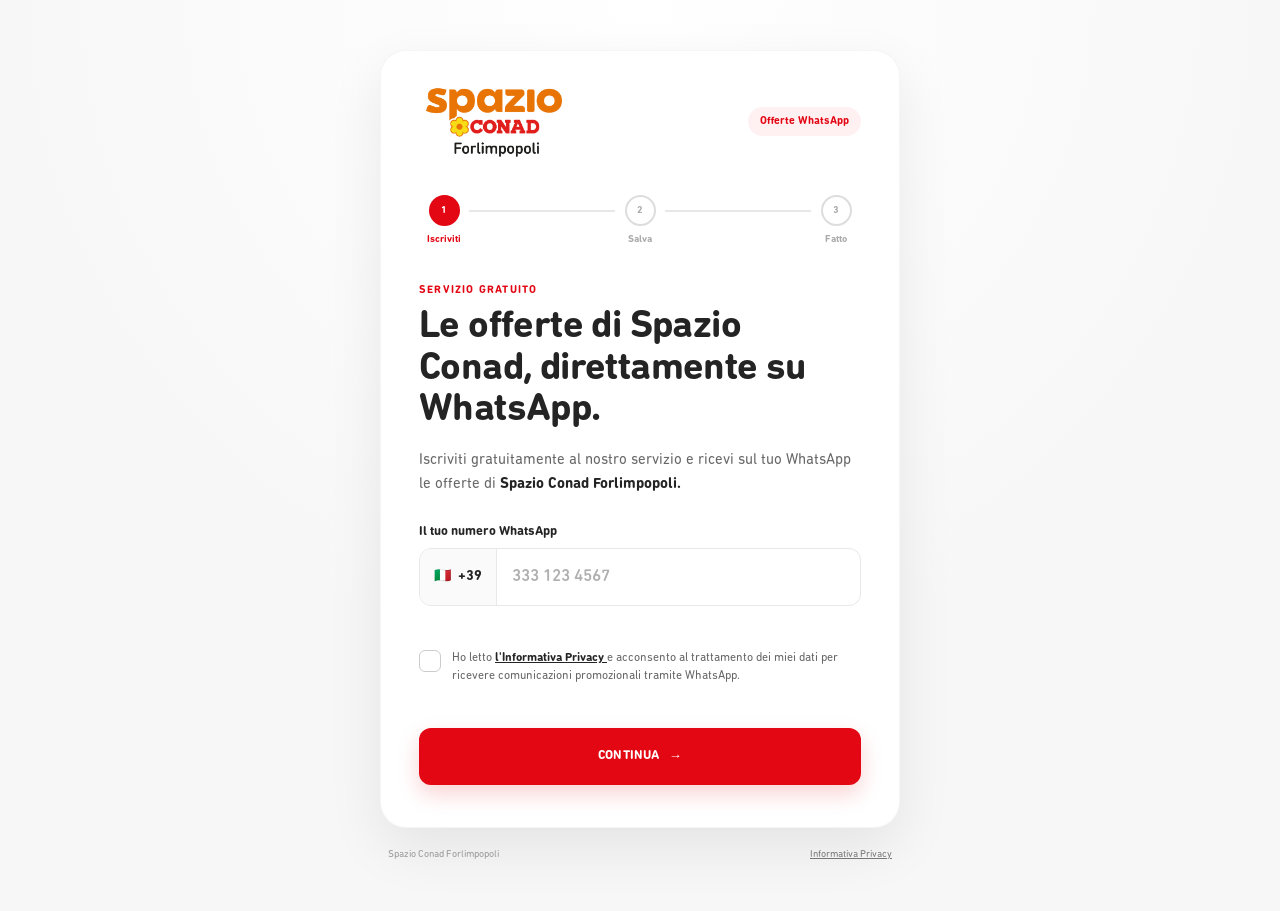
==== iscriviti/index.html @ ff0c0245 "Add files via upload" ====
<!DOCTYPE html>
<html lang="it">

<head>

  <meta charset="UTF-8">

  <meta
    name="viewport"
    content="width=device-width, initial-scale=1.0, viewport-fit=cover"
  >

  <meta
    name="description"
    content="Iscriviti al servizio WhatsApp di Spazio Conad Forlimpopoli e ricevi le offerte direttamente sul tuo smartphone."
  >

  <meta name="theme-color" content="#ffffff">

  <title>
    Offerte WhatsApp | Spazio Conad Forlimpopoli
  </title>

  <link
    rel="stylesheet"
    href="style.css"
  >

</head>


<body>

  <main class="page">

    <section
      class="signup-card"
      aria-labelledby="page-title"
    >


      <!-- ========================================
           HEADER
           ======================================== -->

      <header class="brand-header">

        <img
          class="brand-logo"
          src="assets/logo-spazio-conad-forlimpopoli.png"
          alt="Spazio Conad Forlimpopoli"
        >

        <div class="service-label">
          Offerte WhatsApp
        </div>

      </header>



      <!-- ========================================
           INDICATORE DEGLI STEP
           ======================================== -->

      <div
        class="progress"
        aria-label="Avanzamento iscrizione"
      >

        <div
          class="progress-item active"
          data-progress="1"
        >

          <div class="progress-circle">
            1
          </div>

          <span>
            Iscriviti
          </span>

        </div>


        <div class="progress-line"></div>


        <div
          class="progress-item"
          data-progress="2"
        >

          <div class="progress-circle">
            2
          </div>

          <span>
            Salva
          </span>

        </div>


        <div class="progress-line"></div>


        <div
          class="progress-item"
          data-progress="3"
        >

          <div class="progress-circle">
            3
          </div>

          <span>
            Fatto
          </span>

        </div>

      </div>



      <!-- ========================================
           STEP 1
           ======================================== -->

      <section
        class="step active"
        id="step-1"
      >

        <div class="step-content">

          <p class="eyebrow">
            SERVIZIO GRATUITO
          </p>


          <h1 id="page-title">
            Le offerte di Spazio Conad,
            direttamente su WhatsApp.
          </h1>


          <p class="description">
            Iscriviti gratuitamente al nostro servizio
            e ricevi sul tuo WhatsApp le offerte di
            <strong>Spazio Conad Forlimpopoli.</strong>
          </p>



          <form
            id="signup-form"
            novalidate
          >


            <!-- TELEFONO -->

            <div class="field-group">

              <label for="phone">
                Il tuo numero WhatsApp
              </label>


              <div class="phone-field">

                <div class="prefix">

                  <span aria-hidden="true">
                    🇮🇹
                  </span>

                  <span>
                    +39
                  </span>

                </div>


                <input
                  type="tel"
                  id="phone"
                  name="phone"
                  inputmode="numeric"
                  autocomplete="tel"
                  placeholder="333 123 4567"
                  maxlength="16"
                  aria-describedby="phone-error"
                  required
                >

              </div>


              <p
                class="field-error"
                id="phone-error"
                role="alert"
              ></p>

            </div>



            <!-- PRIVACY -->

            <label class="consent-box">

              <input
                type="checkbox"
                id="privacy-consent"
                required
              >

              <span
                class="custom-checkbox"
                aria-hidden="true"
              ></span>


              <span class="consent-text">

                Ho letto

                <a
                  href="https://falla03.github.io/-whatsapp-offerte-privacy/"
                  target="_blank"
                  rel="noopener noreferrer"
                >
                  l'Informativa Privacy
                </a>

                e acconsento al trattamento dei miei dati
                per ricevere comunicazioni promozionali
                tramite WhatsApp.

              </span>

            </label>


            <p
              class="field-error"
              id="consent-error"
              role="alert"
            ></p>



            <!-- CONTINUA -->

            <button
              class="primary-button"
              type="submit"
            >

              <span>
                CONTINUA
              </span>

              <span aria-hidden="true">
                →
              </span>

            </button>

          </form>

        </div>

      </section>



      <!-- ========================================
           STEP 2
           ======================================== -->

      <section
        class="step"
        id="step-2"
      >

        <div class="step-content centered">


          <div
            class="icon-circle"
            aria-hidden="true"
          >
            📲
          </div>


          <p class="eyebrow">
            ULTIMO PASSAGGIO
          </p>


          <h2>
            Salva il nostro numero
          </h2>


          <p class="description">

            Per ricevere correttamente le nostre offerte
            tramite WhatsApp è necessario avere

            <strong>
              Spazio Conad Forlimpopoli
            </strong>

            salvato nella tua rubrica.

          </p>



          <!-- VCF -->

          <a
            class="primary-button contact-button"
            id="save-contact-button"
            href="https://falla03.github.io/-whatsapp-offerte-privacy/spazio-conad-forlimpopoli.vcf"
          >

            <span
              class="button-plus"
              aria-hidden="true"
            >
              +
            </span>

            <span>
              SALVA SPAZIO CONAD
            </span>

          </a>



          <div class="save-explanation">

            <span aria-hidden="true">
              💡
            </span>

            <p>
              Quando si apre la scheda contatto,
              aggiungila alla tua rubrica e poi torna qui.
            </p>

          </div>



          <div class="saved-confirmation">

            <p>
              Hai salvato il contatto?
            </p>


            <button
              class="secondary-button"
              id="confirm-contact-button"
              type="button"
            >
              SÌ, HO SALVATO IL NUMERO ✓
            </button>

          </div>



          <div
            class="submit-error"
            id="submit-error"
            role="alert"
            aria-live="polite"
          ></div>

        </div>

      </section>



      <!-- ========================================
           STEP 3
           ======================================== -->

      <section
        class="step"
        id="step-3"
      >

        <div class="step-content centered success-content">


          <div
            class="success-icon"
            aria-hidden="true"
          >
            ✓
          </div>


          <p class="eyebrow">
            ISCRIZIONE COMPLETATA
          </p>


          <h2>
            Perfetto, sei dei nostri!
          </h2>


          <p class="description">

            Da questo momento potrai ricevere
            direttamente su WhatsApp le offerte di

            <strong>
              Spazio Conad Forlimpopoli.
            </strong>

          </p>



          <div class="success-message">

            <span
              class="success-heart"
              aria-hidden="true"
            >
              ❤️
            </span>

            <p>
              Grazie per esserti iscritto.
              Ci vediamo su WhatsApp!
            </p>

          </div>



          <!-- DISISCRIZIONE -->

          <div class="unsubscribe-info">

            <p>
              Puoi disiscriverti dal servizio
              in qualsiasi momento.
            </p>

            <p>
              Ti basterà scrivere
              <strong>CANCELLAMI</strong>
              su WhatsApp al numero di
              <strong>Spazio Conad Forlimpopoli.</strong>
            </p>

          </div>

        </div>

      </section>


    </section>



    <!-- ========================================
         FOOTER
         ======================================== -->

    <footer>

      <p>
        Spazio Conad Forlimpopoli
      </p>


      <a
        href="https://falla03.github.io/-whatsapp-offerte-privacy/"
        target="_blank"
        rel="noopener noreferrer"
      >
        Informativa Privacy
      </a>

    </footer>

  </main>


  <script src="script.js"></script>

</body>

</html>
---- iscriviti/style.css ----
/* =========================================================
   FONT UFFICIALI
   ========================================================= */

   @font-face {
    font-family: "DIN Next Rounded";
    src: url("assets/fonts/DINNextRoundedLTPro-Regular.otf")
         format("opentype");
    font-weight: 400;
    font-style: normal;
    font-display: swap;
  }
  
  
  @font-face {
    font-family: "DIN Next Rounded";
    src: url("assets/fonts/DIN Next Rounded Medium Font.otf")
         format("opentype");
    font-weight: 500;
    font-style: normal;
    font-display: swap;
  }
  
  
  @font-face {
    font-family: "DIN Next Rounded";
    src: url("assets/fonts/DIN Next Rounded Bold Font.otf")
         format("opentype");
    font-weight: 700;
    font-style: normal;
    font-display: swap;
  }
  
  
  
  /* =========================================================
     VARIABILI
     ========================================================= */
  
  :root {
  
    --red: #e30613;
    --red-dark: #c9000b;
    --red-soft: #fff1f2;
  
    --orange: #ef7900;
  
    --text: #242424;
    --text-soft: #686868;
    --text-light: #999999;
  
    --border: #e8e8e8;
  
    --background: #f7f7f7;
    --white: #ffffff;
  
    --success: #21864a;
    --success-soft: #eaf7ef;
  
    --radius-large: 26px;
    --radius: 16px;
    --radius-small: 12px;
  
    --shadow:
      0 20px 55px rgba(0, 0, 0, 0.08);
  
  }
  
  
  
  /* =========================================================
     RESET
     ========================================================= */
  
  * {
    box-sizing: border-box;
  }
  
  
  html {
    -webkit-text-size-adjust: 100%;
  }
  
  
  body {
  
    margin: 0;
  
    min-height: 100vh;
  
    font-family:
      "DIN Next Rounded",
      sans-serif;
  
    font-weight: 400;
  
    background:
      radial-gradient(
        circle at top,
        #ffffff 0%,
        var(--background) 60%
      );
  
    color: var(--text);
  
  }
  
  
  button,
  input {
    font-family:
      "DIN Next Rounded",
      sans-serif;
  }
  
  
  button,
  a {
    -webkit-tap-highlight-color: transparent;
  }
  
  
  
  /* =========================================================
     PAGINA
     ========================================================= */
  
  .page {
  
    min-height: 100vh;
  
    display: flex;
    flex-direction: column;
  
    align-items: center;
  
    padding:
      max(22px, env(safe-area-inset-top))
      16px
      max(24px, env(safe-area-inset-bottom));
  
  }
  
  
  
  /* =========================================================
     CARD
     ========================================================= */
  
  .signup-card {
  
    width: 100%;
    max-width: 520px;
  
    overflow: hidden;
  
    background: var(--white);
  
    border:
      1px solid
      rgba(0, 0, 0, 0.04);
  
    border-radius: var(--radius-large);
  
    box-shadow: var(--shadow);
  
  }
  
  
  
  /* =========================================================
     HEADER
     ========================================================= */
  
  .brand-header {
  
    padding:
      28px
      28px
      18px;
  
    display: flex;
  
    justify-content: space-between;
    align-items: center;
  
    gap: 24px;
  
  }
  
  
  .brand-logo {
  
    display: block;
  
    width: 150px;
    max-width: 48%;
  
    height: auto;
  
    object-fit: contain;
  
  }
  
  
  .service-label {
  
    flex-shrink: 0;
  
    padding:
      8px
      12px;
  
    border-radius: 100px;
  
    background: var(--red-soft);
  
    color: var(--red);
  
    font-size: 11px;
    font-weight: 700;
  
    white-space: nowrap;
  
  }
  
  
  
  /* =========================================================
     PROGRESS
     ========================================================= */
  
  .progress {
  
    padding:
      14px
      38px
      30px;
  
    display: flex;
  
    align-items: flex-start;
  
  }
  
  
  .progress-item {
  
    min-width: 50px;
  
    display: flex;
    flex-direction: column;
  
    align-items: center;
  
    gap: 7px;
  
    color: #aaa;
  
    font-size: 10px;
    font-weight: 700;
  
    transition:
      color 0.3s ease;
  
  }
  
  
  .progress-circle {
  
    width: 31px;
    height: 31px;
  
    display: flex;
  
    align-items: center;
    justify-content: center;
  
    border:
      2px solid
      #dddddd;
  
    border-radius: 50%;
  
    background: white;
  
    transition:
      background 0.3s ease,
      border-color 0.3s ease,
      color 0.3s ease;
  
  }
  
  
  .progress-item.active,
  .progress-item.completed {
    color: var(--red);
  }
  
  
  .progress-item.active
  .progress-circle,
  
  .progress-item.completed
  .progress-circle {
  
    border-color: var(--red);
  
    background: var(--red);
  
    color: white;
  
  }
  
  
  .progress-line {
  
    height: 2px;
  
    flex: 1;
  
    margin-top: 15px;
  
    background: #e7e7e7;
  
  }
  
  
  
  /* =========================================================
     STEP
     ========================================================= */
  
  .step {
  
    display: none;
  
    padding:
      8px
      28px
      38px;
  
  }
  
  
  .step.active {
  
    display: block;
  
    animation:
      stepIn 0.35s ease;
  
  }
  
  
  @keyframes stepIn {
  
    from {
  
      opacity: 0;
  
      transform:
        translateY(8px);
  
    }
  
    to {
  
      opacity: 1;
  
      transform:
        translateY(0);
  
    }
  
  }
  
  
  .step-content {
    width: 100%;
  }
  
  
  .centered {
    text-align: center;
  }
  
  
  
  /* =========================================================
     TESTI
     ========================================================= */
  
  .eyebrow {
  
    margin:
      0
      0
      10px;
  
    color: var(--red);
  
    font-size: 11px;
    font-weight: 700;
  
    letter-spacing: 1.2px;
  
  }
  
  
  h1,
  h2 {
  
    margin: 0;
  
    color: var(--text);
  
    font-weight: 700;
  
    letter-spacing: -0.6px;
  
  }
  
  
  h1 {
  
    font-size:
      clamp(
        30px,
        8vw,
        39px
      );
  
    line-height: 1.06;
  
  }
  
  
  h2 {
  
    font-size: 32px;
  
    line-height: 1.08;
  
  }
  
  
  .description {
  
    margin:
      18px
      0
      28px;
  
    color: var(--text-soft);
  
    font-size: 15px;
  
    line-height: 1.55;
  
  }
  
  
  .description strong {
    color: var(--text);
    font-weight: 700;
  }
  
  
  
  /* =========================================================
     FORM
     ========================================================= */
  
  .field-group {
    margin-bottom: 20px;
  }
  
  
  .field-group > label {
  
    display: block;
  
    margin-bottom: 8px;
  
    font-size: 13px;
    font-weight: 700;
  
  }
  
  
  .phone-field {
  
    height: 58px;
  
    display: flex;
  
    overflow: hidden;
  
    border:
      1.5px solid
      var(--border);
  
    border-radius:
      var(--radius-small);
  
    background: white;
  
    transition:
      border-color 0.2s ease,
      box-shadow 0.2s ease;
  
  }
  
  
  .phone-field:focus-within {
  
    border-color: var(--red);
  
    box-shadow:
      0 0 0 4px
      rgba(227, 6, 19, 0.07);
  
  }
  
  
  .prefix {
  
    padding:
      0
      14px;
  
    display: flex;
  
    align-items: center;
  
    gap: 7px;
  
    border-right:
      1px solid
      var(--border);
  
    background: #fafafa;
  
    font-size: 14px;
    font-weight: 700;
  
  }
  
  
  .phone-field input {
  
    width: 100%;
    min-width: 0;
  
    padding:
      0
      15px;
  
    border: 0;
    outline: 0;
  
    background: transparent;
  
    color: var(--text);
  
    font-size: 17px;
    font-weight: 500;
  
  }
  
  
  .phone-field input::placeholder {
    color: #b0b0b0;
  }
  
  
  
  /* =========================================================
     PRIVACY
     ========================================================= */
  
  .consent-box {
  
    position: relative;
  
    display: flex;
  
    align-items: flex-start;
  
    gap: 11px;
  
    cursor: pointer;
  
  }
  
  
  .consent-box input {
  
    position: absolute;
  
    opacity: 0;
  
    pointer-events: none;
  
  }
  
  
  .custom-checkbox {
  
    width: 22px;
    height: 22px;
  
    flex:
      0
      0
      22px;
  
    margin-top: 1px;
  
    border:
      1.5px solid
      #cccccc;
  
    border-radius: 6px;
  
    background: white;
  
    transition:
      0.2s ease;
  
  }
  
  
  .consent-box
  input:checked
  +
  .custom-checkbox {
  
    border-color: var(--red);
  
    background: var(--red);
  
  }
  
  
  .consent-box
  input:checked
  +
  .custom-checkbox::after {
  
    content: "✓";
  
    height: 100%;
  
    display: flex;
  
    align-items: center;
    justify-content: center;
  
    color: white;
  
    font-size: 14px;
    font-weight: 700;
  
  }
  
  
  .consent-text {
  
    color: #666;
  
    font-size: 12px;
  
    line-height: 1.5;
  
  }
  
  
  .consent-text a {
  
    color: var(--text);
  
    font-weight: 700;
  
  }
  
  
  
  /* =========================================================
     ERRORI
     ========================================================= */
  
  .field-error {
  
    min-height: 17px;
  
    margin:
      6px
      0
      0;
  
    color: var(--red);
  
    font-size: 11px;
    font-weight: 500;
  
  }
  
  
  
  /* =========================================================
     PULSANTI
     ========================================================= */
  
  .primary-button,
  .secondary-button {
  
    width: 100%;
    min-height: 57px;
  
    border: 0;
  
    border-radius:
      var(--radius-small);
  
    display: flex;
  
    align-items: center;
    justify-content: center;
  
    gap: 9px;
  
    text-decoration: none;
  
    cursor: pointer;
  
    font-size: 13px;
    font-weight: 700;
  
    letter-spacing: 0.2px;
  
    transition:
      transform 0.15s ease,
      background 0.15s ease,
      box-shadow 0.15s ease,
      opacity 0.15s ease;
  
  }
  
  
  .primary-button {
  
    margin-top: 20px;
  
    background: var(--red);
  
    color: white;
  
    box-shadow:
      0 9px 22px
      rgba(227, 6, 19, 0.18);
  
  }
  
  
  .primary-button:hover {
  
    background:
      var(--red-dark);
  
    box-shadow:
      0 11px 26px
      rgba(227, 6, 19, 0.23);
  
  }
  
  
  .primary-button:active,
  .secondary-button:active {
  
    transform:
      scale(0.985);
  
  }
  
  
  .primary-button:disabled,
  .secondary-button:disabled {
  
    opacity: 0.55;
  
    cursor: not-allowed;
  
  }
  
  
  .secondary-button {
  
    border:
      1.5px solid
      var(--red);
  
    background: white;
  
    color: var(--red);
  
  }
  
  
  .secondary-button:hover {
  
    background:
      var(--red-soft);
  
  }
  
  
  .button-plus {
  
    font-size: 22px;
  
    line-height: 1;
  
  }
  
  
  .contact-button {
    margin-top: 4px;
  }
  
  
  
  /* =========================================================
     STEP 2
     ========================================================= */
  
  .icon-circle {
  
    width: 72px;
    height: 72px;
  
    margin:
      4px
      auto
      22px;
  
    display: flex;
  
    align-items: center;
    justify-content: center;
  
    border-radius: 50%;
  
    background:
      var(--red-soft);
  
    font-size: 31px;
  
  }
  
  
  .save-explanation {
  
    margin-top: 14px;
  
    padding:
      12px
      14px;
  
    display: flex;
  
    align-items: center;
  
    gap: 9px;
  
    border-radius:
      var(--radius-small);
  
    background: #fafafa;
  
    color:
      var(--text-soft);
  
    text-align: left;
  
  }
  
  
  .save-explanation p {
  
    margin: 0;
  
    font-size: 11px;
  
    line-height: 1.45;
  
  }
  
  
  .saved-confirmation {
  
    margin-top: 28px;
  
    padding-top: 24px;
  
    border-top:
      1px solid
      var(--border);
  
  }
  
  
  .saved-confirmation p {
  
    margin:
      0
      0
      12px;
  
    color:
      var(--text-soft);
  
    font-size: 12px;
  
  }
  
  
  
  /* =========================================================
     ERRORI SUPABASE
     ========================================================= */
  
  .submit-error {
  
    display: none;
  
    margin-top: 16px;
  
    padding:
      13px
      14px;
  
    border-radius:
      var(--radius-small);
  
    background: #fff0f0;
  
    color: #a51419;
  
    font-size: 12px;
  
    line-height: 1.45;
  
  }
  
  
  .submit-error.visible {
    display: block;
  }
  
  
  
  /* =========================================================
     SUCCESSO
     ========================================================= */
  
  .success-content {
    padding-top: 10px;
  }
  
  
  .success-icon {
  
    width: 80px;
    height: 80px;
  
    margin:
      0
      auto
      22px;
  
    display: flex;
  
    align-items: center;
    justify-content: center;
  
    border-radius: 50%;
  
    background:
      var(--success-soft);
  
    color:
      var(--success);
  
    font-size: 36px;
    font-weight: 700;
  
    animation:
      successPop
      0.45s
      ease;
  
  }
  
  
  @keyframes successPop {
  
    0% {
  
      transform:
        scale(0.7);
  
      opacity: 0;
  
    }
  
    100% {
  
      transform:
        scale(1);
  
      opacity: 1;
  
    }
  
  }
  
  
  .success-message {
  
    margin-top: 28px;
  
    padding: 18px;
  
    display: flex;
  
    align-items: center;
  
    gap: 12px;
  
    border-radius:
      var(--radius-small);
  
    background: #fafafa;
  
    text-align: left;
  
  }
  
  
  .success-heart {
    font-size: 23px;
  }
  
  
  .success-message p {
  
    margin: 0;
  
    color:
      var(--text-soft);
  
    font-size: 13px;
  
    line-height: 1.45;
  
  }
  
  
  
  /* =========================================================
     DISISCRIZIONE
     ========================================================= */
  
  .unsubscribe-info {
  
    margin-top: 22px;
  
    padding-top: 20px;
  
    border-top:
      1px solid
      var(--border);
  
    color:
      var(--text-soft);
  
    font-size: 11px;
  
    line-height: 1.55;
  
  }
  
  
  .unsubscribe-info p {
    margin: 0;
  }
  
  
  .unsubscribe-info p + p {
    margin-top: 5px;
  }
  
  
  .unsubscribe-info strong {
  
    color:
      var(--text);
  
    font-weight: 700;
  
  }
  
  
  
  /* =========================================================
     FOOTER
     ========================================================= */
  
  footer {
  
    width: 100%;
    max-width: 520px;
  
    padding:
      20px
      8px
      0;
  
    display: flex;
  
    justify-content: space-between;
  
    gap: 20px;
  
    color:
      var(--text-light);
  
    font-size: 10px;
  
  }
  
  
  footer p {
    margin: 0;
  }
  
  
  footer a {
  
    color: #777;
  
    text-decoration: underline;
  
  }
  
  
  
  /* =========================================================
     DESKTOP
     ========================================================= */
  
  @media (min-width: 700px) {
  
    .page {
  
      justify-content: center;
  
      padding-top: 50px;
      padding-bottom: 50px;
  
    }
  
  
    .brand-header {
  
      padding-left: 38px;
      padding-right: 38px;
  
    }
  
  
    .step {
  
      padding-left: 38px;
      padding-right: 38px;
      padding-bottom: 42px;
  
    }
  
  }
  
  
  
  /* =========================================================
     TELEFONI PICCOLI
     ========================================================= */
  
  @media (max-width: 370px) {
  
    .brand-header {
  
      padding-left: 20px;
      padding-right: 20px;
  
    }
  
  
    .brand-logo {
      width: 135px;
    }
  
  
    .service-label {
  
      padding:
        7px
        9px;
  
      font-size: 9px;
  
    }
  
  
    .step {
  
      padding-left: 20px;
      padding-right: 20px;
  
    }
  
  
    .progress {
  
      padding-left: 24px;
      padding-right: 24px;
  
    }
  
  }
  
  
  
  /* =========================================================
     ACCESSIBILITÀ
     ========================================================= */
  
  @media (prefers-reduced-motion: reduce) {
  
    *,
    *::before,
    *::after {
  
      scroll-behavior: auto !important;
  
      animation-duration:
        0.01ms !important;
  
      animation-iteration-count:
        1 !important;
  
      transition-duration:
        0.01ms !important;
  
    }
  
  }
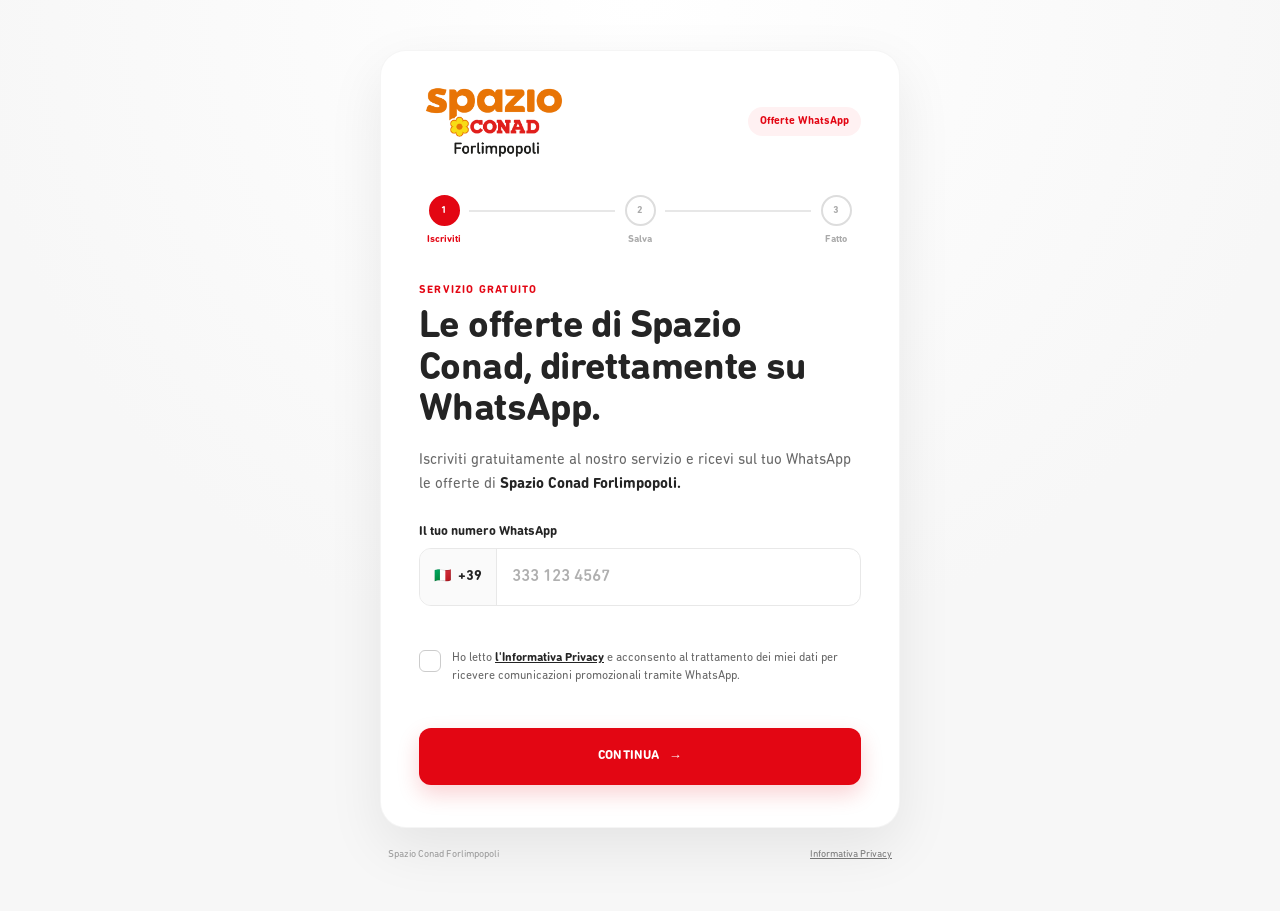
==== commit 7e6c5f2e: "Add files via upload" ====
--- a/iscriviti/index.html
+++ b/iscriviti/index.html
@@ -1,514 +1,114 @@
 <!DOCTYPE html>
 <html lang="it">
-
 <head>
-
   <meta charset="UTF-8">
-
-  <meta
-    name="viewport"
-    content="width=device-width, initial-scale=1.0, viewport-fit=cover"
-  >
-
-  <meta
-    name="description"
-    content="Iscriviti al servizio WhatsApp di Spazio Conad Forlimpopoli e ricevi le offerte direttamente sul tuo smartphone."
-  >
-
+  <meta name="viewport" content="width=device-width, initial-scale=1.0, viewport-fit=cover">
+  <meta name="description" content="Iscriviti al servizio WhatsApp di Spazio Conad Forlimpopoli e ricevi le offerte direttamente sul tuo smartphone.">
   <meta name="theme-color" content="#ffffff">
-
-  <title>
-    Offerte WhatsApp | Spazio Conad Forlimpopoli
-  </title>
-
-  <link
-    rel="stylesheet"
-    href="style.css"
-  >
-
+  <title>Offerte WhatsApp | Spazio Conad Forlimpopoli</title>
+  <link rel="stylesheet" href="style.css">
 </head>
-
-
 <body>
-
   <main class="page">
-
-    <section
-      class="signup-card"
-      aria-labelledby="page-title"
-    >
-
-
-      <!-- ========================================
-           HEADER
-           ======================================== -->
-
+    <section class="signup-card" aria-labelledby="page-title">
       <header class="brand-header">
-
-        <img
-          class="brand-logo"
-          src="assets/logo-spazio-conad-forlimpopoli.png"
-          alt="Spazio Conad Forlimpopoli"
-        >
-
-        <div class="service-label">
-          Offerte WhatsApp
-        </div>
-
+        <img class="brand-logo" src="assets/logo-spazio-conad-forlimpopoli.png" alt="Spazio Conad Forlimpopoli">
+        <div class="service-label">Offerte WhatsApp</div>
       </header>
 
+      <div class="progress" aria-label="Avanzamento iscrizione">
+        <div class="progress-item active" data-progress="1"><div class="progress-circle">1</div><span>Iscriviti</span></div>
+        <div class="progress-line"></div>
+        <div class="progress-item" data-progress="2"><div class="progress-circle">2</div><span>Salva</span></div>
+        <div class="progress-line"></div>
+        <div class="progress-item" data-progress="3"><div class="progress-circle">3</div><span>Fatto</span></div>
+      </div>
 
+      <section class="step active" id="step-1">
+        <div class="step-content">
+          <p class="eyebrow">SERVIZIO GRATUITO</p>
+          <h1 id="page-title">Le offerte di Spazio Conad, direttamente su WhatsApp.</h1>
+          <p class="description">Iscriviti gratuitamente al nostro servizio e ricevi sul tuo WhatsApp le offerte di <strong>Spazio Conad Forlimpopoli.</strong></p>
+          <form id="signup-form" novalidate>
+            <div class="field-group">
+              <label for="phone">Il tuo numero WhatsApp</label>
+              <div class="phone-field">
+                <div class="prefix"><span aria-hidden="true">🇮🇹</span><span>+39</span></div>
+                <input type="tel" id="phone" name="phone" inputmode="numeric" autocomplete="tel" placeholder="333 123 4567" maxlength="16" aria-describedby="phone-error" required>
+              </div>
+              <p class="field-error" id="phone-error" role="alert"></p>
+            </div>
+            <label class="consent-box">
+              <input type="checkbox" id="privacy-consent" required>
+              <span class="custom-checkbox" aria-hidden="true"></span>
+              <span class="consent-text">Ho letto <a href="https://falla03.github.io/-whatsapp-offerte-privacy/" target="_blank" rel="noopener noreferrer">l'Informativa Privacy</a> e acconsento al trattamento dei miei dati per ricevere comunicazioni promozionali tramite WhatsApp.</span>
+            </label>
+            <p class="field-error" id="consent-error" role="alert"></p>
+            <button class="primary-button" type="submit"><span>CONTINUA</span><span aria-hidden="true">→</span></button>
+          </form>
+        </div>
+      </section>
 
-      <!-- ========================================
-           INDICATORE DEGLI STEP
-           ======================================== -->
+      <section class="step" id="step-2">
+        <div class="step-content centered">
+          <div class="icon-circle" aria-hidden="true">📲</div>
+          <p class="eyebrow">ULTIMO PASSAGGIO</p>
+          <h2>Salva il nostro numero</h2>
+          <p class="description">Per ricevere correttamente le nostre offerte tramite WhatsApp è necessario avere <strong>Spazio Conad Forlimpopoli</strong> salvato nella tua rubrica.</p>
 
-      <div
-        class="progress"
-        aria-label="Avanzamento iscrizione"
-      >
+          <!-- Link diretto al file VCF: nessun attributo download. -->
+          <a class="primary-button contact-button" id="save-contact-button" href="https://falla03.github.io/-whatsapp-offerte-privacy/spazio-conad-forlimpopoli.vcf">
+            <span class="button-plus" aria-hidden="true">+</span><span>SALVA SPAZIO CONAD</span>
+          </a>
 
-        <div
-          class="progress-item active"
-          data-progress="1"
-        >
-
-          <div class="progress-circle">
-            1
+          <!-- Alternativa sempre visibile, anche fuori da Instagram. -->
+          <div class="copy-contact">
+            <p class="copy-contact-label">Non riesci ad aprire il contatto? Copia il numero e salvalo manualmente nella rubrica.</p>
+            <div class="copy-contact-row">
+              <span class="contact-number" id="contact-number">+39 352 214 5048</span>
+              <button class="copy-number-button" id="copy-number-button" type="button" aria-label="Copia il numero +39 352 214 5048">COPIA NUMERO</button>
+            </div>
+            <p class="copy-feedback" id="copy-feedback" role="status" aria-live="polite"></p>
           </div>
 
-          <span>
-            Iscriviti
-          </span>
-
-        </div>
-
-
-        <div class="progress-line"></div>
-
-
-        <div
-          class="progress-item"
-          data-progress="2"
-        >
-
-          <div class="progress-circle">
-            2
+          <div class="instagram-notice" id="instagram-notice" hidden>
+            <strong>📱 Stai navigando da Instagram</strong>
+            <p>Il browser interno di Instagram potrebbe non aprire il file del contatto. Se il pulsante non funziona, apri questa pagina in Safari o Chrome dal menu di Instagram, oppure copia il numero qui sopra.</p>
           </div>
 
-          <span>
-            Salva
-          </span>
-
-        </div>
-
-
-        <div class="progress-line"></div>
-
-
-        <div
-          class="progress-item"
-          data-progress="3"
-        >
-
-          <div class="progress-circle">
-            3
+          <div class="save-explanation">
+            <span aria-hidden="true">💡</span>
+            <p>Quando si apre la scheda contatto, aggiungila alla tua rubrica e poi torna qui. Se hai copiato il numero, incollalo in un nuovo contatto e salvalo come <strong>Spazio Conad Forlimpopoli</strong>.</p>
           </div>
 
-          <span>
-            Fatto
-          </span>
-
+          <div class="saved-confirmation">
+            <p>Hai salvato il contatto?</p>
+            <button class="secondary-button" id="confirm-contact-button" type="button">SÌ, HO SALVATO IL NUMERO ✓</button>
+          </div>
+          <div class="submit-error" id="submit-error" role="alert" aria-live="polite"></div>
         </div>
-
-      </div>
-
-
-
-      <!-- ========================================
-           STEP 1
-           ======================================== -->
-
-      <section
-        class="step active"
-        id="step-1"
-      >
-
-        <div class="step-content">
-
-          <p class="eyebrow">
-            SERVIZIO GRATUITO
-          </p>
-
-
-          <h1 id="page-title">
-            Le offerte di Spazio Conad,
-            direttamente su WhatsApp.
-          </h1>
-
-
-          <p class="description">
-            Iscriviti gratuitamente al nostro servizio
-            e ricevi sul tuo WhatsApp le offerte di
-            <strong>Spazio Conad Forlimpopoli.</strong>
-          </p>
-
-
-
-          <form
-            id="signup-form"
-            novalidate
-          >
-
-
-            <!-- TELEFONO -->
-
-            <div class="field-group">
-
-              <label for="phone">
-                Il tuo numero WhatsApp
-              </label>
-
-
-              <div class="phone-field">
-
-                <div class="prefix">
-
-                  <span aria-hidden="true">
-                    🇮🇹
-                  </span>
-
-                  <span>
-                    +39
-                  </span>
-
-                </div>
-
-
-                <input
-                  type="tel"
-                  id="phone"
-                  name="phone"
-                  inputmode="numeric"
-                  autocomplete="tel"
-                  placeholder="333 123 4567"
-                  maxlength="16"
-                  aria-describedby="phone-error"
-                  required
-                >
-
-              </div>
-
-
-              <p
-                class="field-error"
-                id="phone-error"
-                role="alert"
-              ></p>
-
-            </div>
-
-
-
-            <!-- PRIVACY -->
-
-            <label class="consent-box">
-
-              <input
-                type="checkbox"
-                id="privacy-consent"
-                required
-              >
-
-              <span
-                class="custom-checkbox"
-                aria-hidden="true"
-              ></span>
-
-
-              <span class="consent-text">
-
-                Ho letto
-
-                <a
-                  href="https://falla03.github.io/-whatsapp-offerte-privacy/"
-                  target="_blank"
-                  rel="noopener noreferrer"
-                >
-                  l'Informativa Privacy
-                </a>
-
-                e acconsento al trattamento dei miei dati
-                per ricevere comunicazioni promozionali
-                tramite WhatsApp.
-
-              </span>
-
-            </label>
-
-
-            <p
-              class="field-error"
-              id="consent-error"
-              role="alert"
-            ></p>
-
-
-
-            <!-- CONTINUA -->
-
-            <button
-              class="primary-button"
-              type="submit"
-            >
-
-              <span>
-                CONTINUA
-              </span>
-
-              <span aria-hidden="true">
-                →
-              </span>
-
-            </button>
-
-          </form>
-
-        </div>
-
       </section>
 
-
-
-      <!-- ========================================
-           STEP 2
-           ======================================== -->
-
-      <section
-        class="step"
-        id="step-2"
-      >
-
-        <div class="step-content centered">
-
-
-          <div
-            class="icon-circle"
-            aria-hidden="true"
-          >
-            📲
+      <section class="step" id="step-3">
+        <div class="step-content centered success-content">
+          <div class="success-icon" aria-hidden="true">✓</div>
+          <p class="eyebrow">ISCRIZIONE COMPLETATA</p>
+          <h2>Perfetto, sei dei nostri!</h2>
+          <p class="description">Da questo momento potrai ricevere direttamente su WhatsApp le offerte di <strong>Spazio Conad Forlimpopoli.</strong></p>
+          <div class="success-message"><span class="success-heart" aria-hidden="true">❤️</span><p>Grazie per esserti iscritto. Ci vediamo su WhatsApp!</p></div>
+          <div class="unsubscribe-info">
+            <p>Puoi disiscriverti dal servizio in qualsiasi momento.</p>
+            <p>Ti basterà scrivere <strong>CANCELLAMI</strong> su WhatsApp al numero di <strong>Spazio Conad Forlimpopoli.</strong></p>
           </div>
-
-
-          <p class="eyebrow">
-            ULTIMO PASSAGGIO
-          </p>
-
-
-          <h2>
-            Salva il nostro numero
-          </h2>
-
-
-          <p class="description">
-
-            Per ricevere correttamente le nostre offerte
-            tramite WhatsApp è necessario avere
-
-            <strong>
-              Spazio Conad Forlimpopoli
-            </strong>
-
-            salvato nella tua rubrica.
-
-          </p>
-
-
-
-          <!-- VCF -->
-
-          <a
-            class="primary-button contact-button"
-            id="save-contact-button"
-            href="https://falla03.github.io/-whatsapp-offerte-privacy/spazio-conad-forlimpopoli.vcf"
-          >
-
-            <span
-              class="button-plus"
-              aria-hidden="true"
-            >
-              +
-            </span>
-
-            <span>
-              SALVA SPAZIO CONAD
-            </span>
-
-          </a>
-
-
-
-          <div class="save-explanation">
-
-            <span aria-hidden="true">
-              💡
-            </span>
-
-            <p>
-              Quando si apre la scheda contatto,
-              aggiungila alla tua rubrica e poi torna qui.
-            </p>
-
-          </div>
-
-
-
-          <div class="saved-confirmation">
-
-            <p>
-              Hai salvato il contatto?
-            </p>
-
-
-            <button
-              class="secondary-button"
-              id="confirm-contact-button"
-              type="button"
-            >
-              SÌ, HO SALVATO IL NUMERO ✓
-            </button>
-
-          </div>
-
-
-
-          <div
-            class="submit-error"
-            id="submit-error"
-            role="alert"
-            aria-live="polite"
-          ></div>
-
         </div>
-
       </section>
-
-
-
-      <!-- ========================================
-           STEP 3
-           ======================================== -->
-
-      <section
-        class="step"
-        id="step-3"
-      >
-
-        <div class="step-content centered success-content">
-
-
-          <div
-            class="success-icon"
-            aria-hidden="true"
-          >
-            ✓
-          </div>
-
-
-          <p class="eyebrow">
-            ISCRIZIONE COMPLETATA
-          </p>
-
-
-          <h2>
-            Perfetto, sei dei nostri!
-          </h2>
-
-
-          <p class="description">
-
-            Da questo momento potrai ricevere
-            direttamente su WhatsApp le offerte di
-
-            <strong>
-              Spazio Conad Forlimpopoli.
-            </strong>
-
-          </p>
-
-
-
-          <div class="success-message">
-
-            <span
-              class="success-heart"
-              aria-hidden="true"
-            >
-              ❤️
-            </span>
-
-            <p>
-              Grazie per esserti iscritto.
-              Ci vediamo su WhatsApp!
-            </p>
-
-          </div>
-
-
-
-          <!-- DISISCRIZIONE -->
-
-          <div class="unsubscribe-info">
-
-            <p>
-              Puoi disiscriverti dal servizio
-              in qualsiasi momento.
-            </p>
-
-            <p>
-              Ti basterà scrivere
-              <strong>CANCELLAMI</strong>
-              su WhatsApp al numero di
-              <strong>Spazio Conad Forlimpopoli.</strong>
-            </p>
-
-          </div>
-
-        </div>
-
-      </section>
-
-
     </section>
 
-
-
-    <!-- ========================================
-         FOOTER
-         ======================================== -->
-
     <footer>
-
-      <p>
-        Spazio Conad Forlimpopoli
-      </p>
-
-
-      <a
-        href="https://falla03.github.io/-whatsapp-offerte-privacy/"
-        target="_blank"
-        rel="noopener noreferrer"
-      >
-        Informativa Privacy
-      </a>
-
+      <p>Spazio Conad Forlimpopoli</p>
+      <a href="https://falla03.github.io/-whatsapp-offerte-privacy/" target="_blank" rel="noopener noreferrer">Informativa Privacy</a>
     </footer>
-
   </main>
-
-
   <script src="script.js"></script>
-
 </body>
-
-</html>+</html>
--- a/iscriviti/style.css
+++ b/iscriviti/style.css
@@ -1,1268 +1,93 @@
-/* =========================================================
-   FONT UFFICIALI
-   ========================================================= */
-
-   @font-face {
-    font-family: "DIN Next Rounded";
-    src: url("assets/fonts/DINNextRoundedLTPro-Regular.otf")
-         format("opentype");
-    font-weight: 400;
-    font-style: normal;
-    font-display: swap;
-  }
-  
-  
-  @font-face {
-    font-family: "DIN Next Rounded";
-    src: url("assets/fonts/DIN Next Rounded Medium Font.otf")
-         format("opentype");
-    font-weight: 500;
-    font-style: normal;
-    font-display: swap;
-  }
-  
-  
-  @font-face {
-    font-family: "DIN Next Rounded";
-    src: url("assets/fonts/DIN Next Rounded Bold Font.otf")
-         format("opentype");
-    font-weight: 700;
-    font-style: normal;
-    font-display: swap;
-  }
-  
-  
-  
-  /* =========================================================
-     VARIABILI
-     ========================================================= */
-  
-  :root {
-  
-    --red: #e30613;
-    --red-dark: #c9000b;
-    --red-soft: #fff1f2;
-  
-    --orange: #ef7900;
-  
-    --text: #242424;
-    --text-soft: #686868;
-    --text-light: #999999;
-  
-    --border: #e8e8e8;
-  
-    --background: #f7f7f7;
-    --white: #ffffff;
-  
-    --success: #21864a;
-    --success-soft: #eaf7ef;
-  
-    --radius-large: 26px;
-    --radius: 16px;
-    --radius-small: 12px;
-  
-    --shadow:
-      0 20px 55px rgba(0, 0, 0, 0.08);
-  
-  }
-  
-  
-  
-  /* =========================================================
-     RESET
-     ========================================================= */
-  
-  * {
-    box-sizing: border-box;
-  }
-  
-  
-  html {
-    -webkit-text-size-adjust: 100%;
-  }
-  
-  
-  body {
-  
-    margin: 0;
-  
-    min-height: 100vh;
-  
-    font-family:
-      "DIN Next Rounded",
-      sans-serif;
-  
-    font-weight: 400;
-  
-    background:
-      radial-gradient(
-        circle at top,
-        #ffffff 0%,
-        var(--background) 60%
-      );
-  
-    color: var(--text);
-  
-  }
-  
-  
-  button,
-  input {
-    font-family:
-      "DIN Next Rounded",
-      sans-serif;
-  }
-  
-  
-  button,
-  a {
-    -webkit-tap-highlight-color: transparent;
-  }
-  
-  
-  
-  /* =========================================================
-     PAGINA
-     ========================================================= */
-  
-  .page {
-  
-    min-height: 100vh;
-  
-    display: flex;
-    flex-direction: column;
-  
-    align-items: center;
-  
-    padding:
-      max(22px, env(safe-area-inset-top))
-      16px
-      max(24px, env(safe-area-inset-bottom));
-  
-  }
-  
-  
-  
-  /* =========================================================
-     CARD
-     ========================================================= */
-  
-  .signup-card {
-  
-    width: 100%;
-    max-width: 520px;
-  
-    overflow: hidden;
-  
-    background: var(--white);
-  
-    border:
-      1px solid
-      rgba(0, 0, 0, 0.04);
-  
-    border-radius: var(--radius-large);
-  
-    box-shadow: var(--shadow);
-  
-  }
-  
-  
-  
-  /* =========================================================
-     HEADER
-     ========================================================= */
-  
-  .brand-header {
-  
-    padding:
-      28px
-      28px
-      18px;
-  
-    display: flex;
-  
-    justify-content: space-between;
-    align-items: center;
-  
-    gap: 24px;
-  
-  }
-  
-  
-  .brand-logo {
-  
-    display: block;
-  
-    width: 150px;
-    max-width: 48%;
-  
-    height: auto;
-  
-    object-fit: contain;
-  
-  }
-  
-  
-  .service-label {
-  
-    flex-shrink: 0;
-  
-    padding:
-      8px
-      12px;
-  
-    border-radius: 100px;
-  
-    background: var(--red-soft);
-  
-    color: var(--red);
-  
-    font-size: 11px;
-    font-weight: 700;
-  
-    white-space: nowrap;
-  
-  }
-  
-  
-  
-  /* =========================================================
-     PROGRESS
-     ========================================================= */
-  
-  .progress {
-  
-    padding:
-      14px
-      38px
-      30px;
-  
-    display: flex;
-  
-    align-items: flex-start;
-  
-  }
-  
-  
-  .progress-item {
-  
-    min-width: 50px;
-  
-    display: flex;
-    flex-direction: column;
-  
-    align-items: center;
-  
-    gap: 7px;
-  
-    color: #aaa;
-  
-    font-size: 10px;
-    font-weight: 700;
-  
-    transition:
-      color 0.3s ease;
-  
-  }
-  
-  
-  .progress-circle {
-  
-    width: 31px;
-    height: 31px;
-  
-    display: flex;
-  
-    align-items: center;
-    justify-content: center;
-  
-    border:
-      2px solid
-      #dddddd;
-  
-    border-radius: 50%;
-  
-    background: white;
-  
-    transition:
-      background 0.3s ease,
-      border-color 0.3s ease,
-      color 0.3s ease;
-  
-  }
-  
-  
-  .progress-item.active,
-  .progress-item.completed {
-    color: var(--red);
-  }
-  
-  
-  .progress-item.active
-  .progress-circle,
-  
-  .progress-item.completed
-  .progress-circle {
-  
-    border-color: var(--red);
-  
-    background: var(--red);
-  
-    color: white;
-  
-  }
-  
-  
-  .progress-line {
-  
-    height: 2px;
-  
-    flex: 1;
-  
-    margin-top: 15px;
-  
-    background: #e7e7e7;
-  
-  }
-  
-  
-  
-  /* =========================================================
-     STEP
-     ========================================================= */
-  
-  .step {
-  
-    display: none;
-  
-    padding:
-      8px
-      28px
-      38px;
-  
-  }
-  
-  
-  .step.active {
-  
-    display: block;
-  
-    animation:
-      stepIn 0.35s ease;
-  
-  }
-  
-  
-  @keyframes stepIn {
-  
-    from {
-  
-      opacity: 0;
-  
-      transform:
-        translateY(8px);
-  
-    }
-  
-    to {
-  
-      opacity: 1;
-  
-      transform:
-        translateY(0);
-  
-    }
-  
-  }
-  
-  
-  .step-content {
-    width: 100%;
-  }
-  
-  
-  .centered {
-    text-align: center;
-  }
-  
-  
-  
-  /* =========================================================
-     TESTI
-     ========================================================= */
-  
-  .eyebrow {
-  
-    margin:
-      0
-      0
-      10px;
-  
-    color: var(--red);
-  
-    font-size: 11px;
-    font-weight: 700;
-  
-    letter-spacing: 1.2px;
-  
-  }
-  
-  
-  h1,
-  h2 {
-  
-    margin: 0;
-  
-    color: var(--text);
-  
-    font-weight: 700;
-  
-    letter-spacing: -0.6px;
-  
-  }
-  
-  
-  h1 {
-  
-    font-size:
-      clamp(
-        30px,
-        8vw,
-        39px
-      );
-  
-    line-height: 1.06;
-  
-  }
-  
-  
-  h2 {
-  
-    font-size: 32px;
-  
-    line-height: 1.08;
-  
-  }
-  
-  
-  .description {
-  
-    margin:
-      18px
-      0
-      28px;
-  
-    color: var(--text-soft);
-  
-    font-size: 15px;
-  
-    line-height: 1.55;
-  
-  }
-  
-  
-  .description strong {
-    color: var(--text);
-    font-weight: 700;
-  }
-  
-  
-  
-  /* =========================================================
-     FORM
-     ========================================================= */
-  
-  .field-group {
-    margin-bottom: 20px;
-  }
-  
-  
-  .field-group > label {
-  
-    display: block;
-  
-    margin-bottom: 8px;
-  
-    font-size: 13px;
-    font-weight: 700;
-  
-  }
-  
-  
-  .phone-field {
-  
-    height: 58px;
-  
-    display: flex;
-  
-    overflow: hidden;
-  
-    border:
-      1.5px solid
-      var(--border);
-  
-    border-radius:
-      var(--radius-small);
-  
-    background: white;
-  
-    transition:
-      border-color 0.2s ease,
-      box-shadow 0.2s ease;
-  
-  }
-  
-  
-  .phone-field:focus-within {
-  
-    border-color: var(--red);
-  
-    box-shadow:
-      0 0 0 4px
-      rgba(227, 6, 19, 0.07);
-  
-  }
-  
-  
-  .prefix {
-  
-    padding:
-      0
-      14px;
-  
-    display: flex;
-  
-    align-items: center;
-  
-    gap: 7px;
-  
-    border-right:
-      1px solid
-      var(--border);
-  
-    background: #fafafa;
-  
-    font-size: 14px;
-    font-weight: 700;
-  
-  }
-  
-  
-  .phone-field input {
-  
-    width: 100%;
-    min-width: 0;
-  
-    padding:
-      0
-      15px;
-  
-    border: 0;
-    outline: 0;
-  
-    background: transparent;
-  
-    color: var(--text);
-  
-    font-size: 17px;
-    font-weight: 500;
-  
-  }
-  
-  
-  .phone-field input::placeholder {
-    color: #b0b0b0;
-  }
-  
-  
-  
-  /* =========================================================
-     PRIVACY
-     ========================================================= */
-  
-  .consent-box {
-  
-    position: relative;
-  
-    display: flex;
-  
-    align-items: flex-start;
-  
-    gap: 11px;
-  
-    cursor: pointer;
-  
-  }
-  
-  
-  .consent-box input {
-  
-    position: absolute;
-  
-    opacity: 0;
-  
-    pointer-events: none;
-  
-  }
-  
-  
-  .custom-checkbox {
-  
-    width: 22px;
-    height: 22px;
-  
-    flex:
-      0
-      0
-      22px;
-  
-    margin-top: 1px;
-  
-    border:
-      1.5px solid
-      #cccccc;
-  
-    border-radius: 6px;
-  
-    background: white;
-  
-    transition:
-      0.2s ease;
-  
-  }
-  
-  
-  .consent-box
-  input:checked
-  +
-  .custom-checkbox {
-  
-    border-color: var(--red);
-  
-    background: var(--red);
-  
-  }
-  
-  
-  .consent-box
-  input:checked
-  +
-  .custom-checkbox::after {
-  
-    content: "✓";
-  
-    height: 100%;
-  
-    display: flex;
-  
-    align-items: center;
-    justify-content: center;
-  
-    color: white;
-  
-    font-size: 14px;
-    font-weight: 700;
-  
-  }
-  
-  
-  .consent-text {
-  
-    color: #666;
-  
-    font-size: 12px;
-  
-    line-height: 1.5;
-  
-  }
-  
-  
-  .consent-text a {
-  
-    color: var(--text);
-  
-    font-weight: 700;
-  
-  }
-  
-  
-  
-  /* =========================================================
-     ERRORI
-     ========================================================= */
-  
-  .field-error {
-  
-    min-height: 17px;
-  
-    margin:
-      6px
-      0
-      0;
-  
-    color: var(--red);
-  
-    font-size: 11px;
-    font-weight: 500;
-  
-  }
-  
-  
-  
-  /* =========================================================
-     PULSANTI
-     ========================================================= */
-  
-  .primary-button,
-  .secondary-button {
-  
-    width: 100%;
-    min-height: 57px;
-  
-    border: 0;
-  
-    border-radius:
-      var(--radius-small);
-  
-    display: flex;
-  
-    align-items: center;
-    justify-content: center;
-  
-    gap: 9px;
-  
-    text-decoration: none;
-  
-    cursor: pointer;
-  
-    font-size: 13px;
-    font-weight: 700;
-  
-    letter-spacing: 0.2px;
-  
-    transition:
-      transform 0.15s ease,
-      background 0.15s ease,
-      box-shadow 0.15s ease,
-      opacity 0.15s ease;
-  
-  }
-  
-  
-  .primary-button {
-  
-    margin-top: 20px;
-  
-    background: var(--red);
-  
-    color: white;
-  
-    box-shadow:
-      0 9px 22px
-      rgba(227, 6, 19, 0.18);
-  
-  }
-  
-  
-  .primary-button:hover {
-  
-    background:
-      var(--red-dark);
-  
-    box-shadow:
-      0 11px 26px
-      rgba(227, 6, 19, 0.23);
-  
-  }
-  
-  
-  .primary-button:active,
-  .secondary-button:active {
-  
-    transform:
-      scale(0.985);
-  
-  }
-  
-  
-  .primary-button:disabled,
-  .secondary-button:disabled {
-  
-    opacity: 0.55;
-  
-    cursor: not-allowed;
-  
-  }
-  
-  
-  .secondary-button {
-  
-    border:
-      1.5px solid
-      var(--red);
-  
-    background: white;
-  
-    color: var(--red);
-  
-  }
-  
-  
-  .secondary-button:hover {
-  
-    background:
-      var(--red-soft);
-  
-  }
-  
-  
-  .button-plus {
-  
-    font-size: 22px;
-  
-    line-height: 1;
-  
-  }
-  
-  
-  .contact-button {
-    margin-top: 4px;
-  }
-  
-  
-  
-  /* =========================================================
-     STEP 2
-     ========================================================= */
-  
-  .icon-circle {
-  
-    width: 72px;
-    height: 72px;
-  
-    margin:
-      4px
-      auto
-      22px;
-  
-    display: flex;
-  
-    align-items: center;
-    justify-content: center;
-  
-    border-radius: 50%;
-  
-    background:
-      var(--red-soft);
-  
-    font-size: 31px;
-  
-  }
-  
-  
-  .save-explanation {
-  
-    margin-top: 14px;
-  
-    padding:
-      12px
-      14px;
-  
-    display: flex;
-  
-    align-items: center;
-  
-    gap: 9px;
-  
-    border-radius:
-      var(--radius-small);
-  
-    background: #fafafa;
-  
-    color:
-      var(--text-soft);
-  
-    text-align: left;
-  
-  }
-  
-  
-  .save-explanation p {
-  
-    margin: 0;
-  
-    font-size: 11px;
-  
-    line-height: 1.45;
-  
-  }
-  
-  
-  .saved-confirmation {
-  
-    margin-top: 28px;
-  
-    padding-top: 24px;
-  
-    border-top:
-      1px solid
-      var(--border);
-  
-  }
-  
-  
-  .saved-confirmation p {
-  
-    margin:
-      0
-      0
-      12px;
-  
-    color:
-      var(--text-soft);
-  
-    font-size: 12px;
-  
-  }
-  
-  
-  
-  /* =========================================================
-     ERRORI SUPABASE
-     ========================================================= */
-  
-  .submit-error {
-  
-    display: none;
-  
-    margin-top: 16px;
-  
-    padding:
-      13px
-      14px;
-  
-    border-radius:
-      var(--radius-small);
-  
-    background: #fff0f0;
-  
-    color: #a51419;
-  
-    font-size: 12px;
-  
-    line-height: 1.45;
-  
-  }
-  
-  
-  .submit-error.visible {
-    display: block;
-  }
-  
-  
-  
-  /* =========================================================
-     SUCCESSO
-     ========================================================= */
-  
-  .success-content {
-    padding-top: 10px;
-  }
-  
-  
-  .success-icon {
-  
-    width: 80px;
-    height: 80px;
-  
-    margin:
-      0
-      auto
-      22px;
-  
-    display: flex;
-  
-    align-items: center;
-    justify-content: center;
-  
-    border-radius: 50%;
-  
-    background:
-      var(--success-soft);
-  
-    color:
-      var(--success);
-  
-    font-size: 36px;
-    font-weight: 700;
-  
-    animation:
-      successPop
-      0.45s
-      ease;
-  
-  }
-  
-  
-  @keyframes successPop {
-  
-    0% {
-  
-      transform:
-        scale(0.7);
-  
-      opacity: 0;
-  
-    }
-  
-    100% {
-  
-      transform:
-        scale(1);
-  
-      opacity: 1;
-  
-    }
-  
-  }
-  
-  
-  .success-message {
-  
-    margin-top: 28px;
-  
-    padding: 18px;
-  
-    display: flex;
-  
-    align-items: center;
-  
-    gap: 12px;
-  
-    border-radius:
-      var(--radius-small);
-  
-    background: #fafafa;
-  
-    text-align: left;
-  
-  }
-  
-  
-  .success-heart {
-    font-size: 23px;
-  }
-  
-  
-  .success-message p {
-  
-    margin: 0;
-  
-    color:
-      var(--text-soft);
-  
-    font-size: 13px;
-  
-    line-height: 1.45;
-  
-  }
-  
-  
-  
-  /* =========================================================
-     DISISCRIZIONE
-     ========================================================= */
-  
-  .unsubscribe-info {
-  
-    margin-top: 22px;
-  
-    padding-top: 20px;
-  
-    border-top:
-      1px solid
-      var(--border);
-  
-    color:
-      var(--text-soft);
-  
-    font-size: 11px;
-  
-    line-height: 1.55;
-  
-  }
-  
-  
-  .unsubscribe-info p {
-    margin: 0;
-  }
-  
-  
-  .unsubscribe-info p + p {
-    margin-top: 5px;
-  }
-  
-  
-  .unsubscribe-info strong {
-  
-    color:
-      var(--text);
-  
-    font-weight: 700;
-  
-  }
-  
-  
-  
-  /* =========================================================
-     FOOTER
-     ========================================================= */
-  
-  footer {
-  
-    width: 100%;
-    max-width: 520px;
-  
-    padding:
-      20px
-      8px
-      0;
-  
-    display: flex;
-  
-    justify-content: space-between;
-  
-    gap: 20px;
-  
-    color:
-      var(--text-light);
-  
-    font-size: 10px;
-  
-  }
-  
-  
-  footer p {
-    margin: 0;
-  }
-  
-  
-  footer a {
-  
-    color: #777;
-  
-    text-decoration: underline;
-  
-  }
-  
-  
-  
-  /* =========================================================
-     DESKTOP
-     ========================================================= */
-  
-  @media (min-width: 700px) {
-  
-    .page {
-  
-      justify-content: center;
-  
-      padding-top: 50px;
-      padding-bottom: 50px;
-  
-    }
-  
-  
-    .brand-header {
-  
-      padding-left: 38px;
-      padding-right: 38px;
-  
-    }
-  
-  
-    .step {
-  
-      padding-left: 38px;
-      padding-right: 38px;
-      padding-bottom: 42px;
-  
-    }
-  
-  }
-  
-  
-  
-  /* =========================================================
-     TELEFONI PICCOLI
-     ========================================================= */
-  
-  @media (max-width: 370px) {
-  
-    .brand-header {
-  
-      padding-left: 20px;
-      padding-right: 20px;
-  
-    }
-  
-  
-    .brand-logo {
-      width: 135px;
-    }
-  
-  
-    .service-label {
-  
-      padding:
-        7px
-        9px;
-  
-      font-size: 9px;
-  
-    }
-  
-  
-    .step {
-  
-      padding-left: 20px;
-      padding-right: 20px;
-  
-    }
-  
-  
-    .progress {
-  
-      padding-left: 24px;
-      padding-right: 24px;
-  
-    }
-  
-  }
-  
-  
-  
-  /* =========================================================
-     ACCESSIBILITÀ
-     ========================================================= */
-  
-  @media (prefers-reduced-motion: reduce) {
-  
-    *,
-    *::before,
-    *::after {
-  
-      scroll-behavior: auto !important;
-  
-      animation-duration:
-        0.01ms !important;
-  
-      animation-iteration-count:
-        1 !important;
-  
-      transition-duration:
-        0.01ms !important;
-  
-    }
-  
-  }+/* FONT UFFICIALI */
+@font-face { font-family: "DIN Next Rounded"; src: url("assets/fonts/DINNextRoundedLTPro-Regular.otf") format("opentype"); font-weight: 400; font-style: normal; font-display: swap; }
+@font-face { font-family: "DIN Next Rounded"; src: url("assets/fonts/DIN Next Rounded Medium Font.otf") format("opentype"); font-weight: 500; font-style: normal; font-display: swap; }
+@font-face { font-family: "DIN Next Rounded"; src: url("assets/fonts/DIN Next Rounded Bold Font.otf") format("opentype"); font-weight: 700; font-style: normal; font-display: swap; }
+:root { --red:#e30613; --red-dark:#c9000b; --red-soft:#fff1f2; --orange:#ef7900; --text:#242424; --text-soft:#686868; --text-light:#999; --border:#e8e8e8; --background:#f7f7f7; --white:#fff; --success:#21864a; --success-soft:#eaf7ef; --radius-large:26px; --radius:16px; --radius-small:12px; --shadow:0 20px 55px rgba(0,0,0,.08); }
+* { box-sizing:border-box; }
+html { -webkit-text-size-adjust:100%; }
+body { margin:0; min-height:100vh; font-family:"DIN Next Rounded",sans-serif; font-weight:400; background:radial-gradient(circle at top,#fff 0%,var(--background) 60%); color:var(--text); }
+button,input { font-family:"DIN Next Rounded",sans-serif; }
+button,a { -webkit-tap-highlight-color:transparent; }
+.page { min-height:100vh; display:flex; flex-direction:column; align-items:center; padding:max(22px,env(safe-area-inset-top)) 16px max(24px,env(safe-area-inset-bottom)); }
+.signup-card { width:100%; max-width:520px; overflow:hidden; background:var(--white); border:1px solid rgba(0,0,0,.04); border-radius:var(--radius-large); box-shadow:var(--shadow); }
+.brand-header { padding:28px 28px 18px; display:flex; justify-content:space-between; align-items:center; gap:24px; }
+.brand-logo { display:block; width:150px; max-width:48%; height:auto; object-fit:contain; }
+.service-label { flex-shrink:0; padding:8px 12px; border-radius:100px; background:var(--red-soft); color:var(--red); font-size:11px; font-weight:700; white-space:nowrap; }
+.progress { padding:14px 38px 30px; display:flex; align-items:flex-start; }
+.progress-item { min-width:50px; display:flex; flex-direction:column; align-items:center; gap:7px; color:#aaa; font-size:10px; font-weight:700; transition:color .3s ease; }
+.progress-circle { width:31px; height:31px; display:flex; align-items:center; justify-content:center; border:2px solid #ddd; border-radius:50%; background:white; transition:background .3s ease,border-color .3s ease,color .3s ease; }
+.progress-item.active,.progress-item.completed { color:var(--red); }
+.progress-item.active .progress-circle,.progress-item.completed .progress-circle { border-color:var(--red); background:var(--red); color:white; }
+.progress-line { height:2px; flex:1; margin-top:15px; background:#e7e7e7; }
+.step { display:none; padding:8px 28px 38px; }
+.step.active { display:block; animation:stepIn .35s ease; }
+@keyframes stepIn { from { opacity:0; transform:translateY(8px); } to { opacity:1; transform:translateY(0); } }
+.step-content { width:100%; }
+.centered { text-align:center; }
+.eyebrow { margin:0 0 10px; color:var(--red); font-size:11px; font-weight:700; letter-spacing:1.2px; }
+h1,h2 { margin:0; color:var(--text); font-weight:700; letter-spacing:-.6px; }
+h1 { font-size:clamp(30px,8vw,39px); line-height:1.06; }
+h2 { font-size:32px; line-height:1.08; }
+.description { margin:18px 0 28px; color:var(--text-soft); font-size:15px; line-height:1.55; }
+.description strong { color:var(--text); font-weight:700; }
+.field-group { margin-bottom:20px; }
+.field-group>label { display:block; margin-bottom:8px; font-size:13px; font-weight:700; }
+.phone-field { height:58px; display:flex; overflow:hidden; border:1.5px solid var(--border); border-radius:var(--radius-small); background:white; transition:border-color .2s ease,box-shadow .2s ease; }
+.phone-field:focus-within { border-color:var(--red); box-shadow:0 0 0 4px rgba(227,6,19,.07); }
+.prefix { padding:0 14px; display:flex; align-items:center; gap:7px; border-right:1px solid var(--border); background:#fafafa; font-size:14px; font-weight:700; }
+.phone-field input { width:100%; min-width:0; padding:0 15px; border:0; outline:0; background:transparent; color:var(--text); font-size:17px; font-weight:500; }
+.phone-field input::placeholder { color:#b0b0b0; }
+.consent-box { position:relative; display:flex; align-items:flex-start; gap:11px; cursor:pointer; }
+.consent-box input { position:absolute; opacity:0; pointer-events:none; }
+.custom-checkbox { width:22px; height:22px; flex:0 0 22px; margin-top:1px; border:1.5px solid #ccc; border-radius:6px; background:white; transition:.2s ease; }
+.consent-box input:checked+.custom-checkbox { border-color:var(--red); background:var(--red); }
+.consent-box input:checked+.custom-checkbox::after { content:"✓"; height:100%; display:flex; align-items:center; justify-content:center; color:white; font-size:14px; font-weight:700; }
+.consent-text { color:#666; font-size:12px; line-height:1.5; }
+.consent-text a { color:var(--text); font-weight:700; }
+.field-error { min-height:17px; margin:6px 0 0; color:var(--red); font-size:11px; font-weight:500; }
+.primary-button,.secondary-button { width:100%; min-height:57px; border:0; border-radius:var(--radius-small); display:flex; align-items:center; justify-content:center; gap:9px; text-decoration:none; cursor:pointer; font-size:13px; font-weight:700; letter-spacing:.2px; transition:transform .15s ease,background .15s ease,box-shadow .15s ease,opacity .15s ease; }
+.primary-button { margin-top:20px; background:var(--red); color:white; box-shadow:0 9px 22px rgba(227,6,19,.18); }
+.primary-button:hover { background:var(--red-dark); box-shadow:0 11px 26px rgba(227,6,19,.23); }
+.primary-button:active,.secondary-button:active { transform:scale(.985); }
+.primary-button:disabled,.secondary-button:disabled { opacity:.55; cursor:not-allowed; }
+.secondary-button { border:1.5px solid var(--red); background:white; color:var(--red); }
+.secondary-button:hover { background:var(--red-soft); }
+.button-plus { font-size:22px; line-height:1; }
+.contact-button { margin-top:4px; }
+.icon-circle { width:72px; height:72px; margin:4px auto 22px; display:flex; align-items:center; justify-content:center; border-radius:50%; background:var(--red-soft); font-size:31px; }
+.save-explanation { margin-top:14px; padding:12px 14px; display:flex; align-items:center; gap:9px; border-radius:var(--radius-small); background:#fafafa; color:var(--text-soft); text-align:left; }
+.save-explanation p { margin:0; font-size:11px; line-height:1.45; }
+.saved-confirmation { margin-top:28px; padding-top:24px; border-top:1px solid var(--border); }
+.saved-confirmation p { margin:0 0 12px; color:var(--text-soft); font-size:12px; }
+.submit-error { display:none; margin-top:16px; padding:13px 14px; border-radius:var(--radius-small); background:#fff0f0; color:#a51419; font-size:12px; line-height:1.45; }
+.submit-error.visible { display:block; }
+.success-content { padding-top:10px; }
+.success-icon { width:80px; height:80px; margin:0 auto 22px; display:flex; align-items:center; justify-content:center; border-radius:50%; background:var(--success-soft); color:var(--success); font-size:36px; font-weight:700; animation:successPop .45s ease; }
+@keyframes successPop { 0% { transform:scale(.7); opacity:0; } 100% { transform:scale(1); opacity:1; } }
+.success-message { margin-top:28px; padding:18px; display:flex; align-items:center; gap:12px; border-radius:var(--radius-small); background:#fafafa; text-align:left; }
+.success-heart { font-size:23px; }
+.success-message p { margin:0; color:var(--text-soft); font-size:13px; line-height:1.45; }
+.unsubscribe-info { margin-top:22px; padding-top:20px; border-top:1px solid var(--border); color:var(--text-soft); font-size:11px; line-height:1.55; }
+.unsubscribe-info p { margin:0; }
+.unsubscribe-info p+p { margin-top:5px; }
+.unsubscribe-info strong { color:var(--text); font-weight:700; }
+footer { width:100%; max-width:520px; padding:20px 8px 0; display:flex; justify-content:space-between; gap:20px; color:var(--text-light); font-size:10px; }
+footer p { margin:0; }
+footer a { color:#777; text-decoration:underline; }
+/* NUOVO: copia numero, visibile in tutti i browser */
+.copy-contact { margin-top:14px; padding:15px; border:1px solid var(--border); border-radius:var(--radius-small); background:#fafafa; text-align:left; }
+.copy-contact-label { margin:0 0 12px; font-size:12px; line-height:1.5; color:var(--text-soft); }
+.copy-contact-row { display:flex; align-items:center; justify-content:space-between; gap:10px; flex-wrap:wrap; }
+.contact-number { font-size:15px; font-weight:700; color:var(--text); user-select:text; -webkit-user-select:text; }
+.copy-number-button { min-height:42px; padding:10px 13px; border:1.5px solid var(--red); border-radius:10px; background:white; color:var(--red); font-size:11px; font-weight:700; cursor:pointer; }
+.copy-number-button:active { transform:scale(.98); }
+.copy-feedback { margin:8px 0 0; color:var(--success); font-size:11px; font-weight:700; line-height:1.4; }
+.copy-feedback:empty { display:none; }
+/* NUOVO: avviso specifico browser Instagram */
+.instagram-notice { margin-top:14px; padding:14px; border:1px solid #f4dfc5; border-radius:var(--radius-small); background:#fff8f0; text-align:left; }
+.instagram-notice[hidden] { display:none; }
+.instagram-notice strong { font-size:12px; }
+.instagram-notice p { margin:7px 0 0; font-size:11px; line-height:1.5; color:var(--text-soft); }
+@media (min-width:700px) { .page { justify-content:center; padding-top:50px; padding-bottom:50px; } .brand-header { padding-left:38px; padding-right:38px; } .step { padding-left:38px; padding-right:38px; padding-bottom:42px; } }
+@media (max-width:370px) { .brand-header { padding-left:20px; padding-right:20px; } .brand-logo { width:135px; } .service-label { padding:7px 9px; font-size:9px; } .step { padding-left:20px; padding-right:20px; } .progress { padding-left:24px; padding-right:24px; } }
+@media (prefers-reduced-motion:reduce) { *,*::before,*::after { scroll-behavior:auto!important; animation-duration:.01ms!important; animation-iteration-count:1!important; transition-duration:.01ms!important; } }
